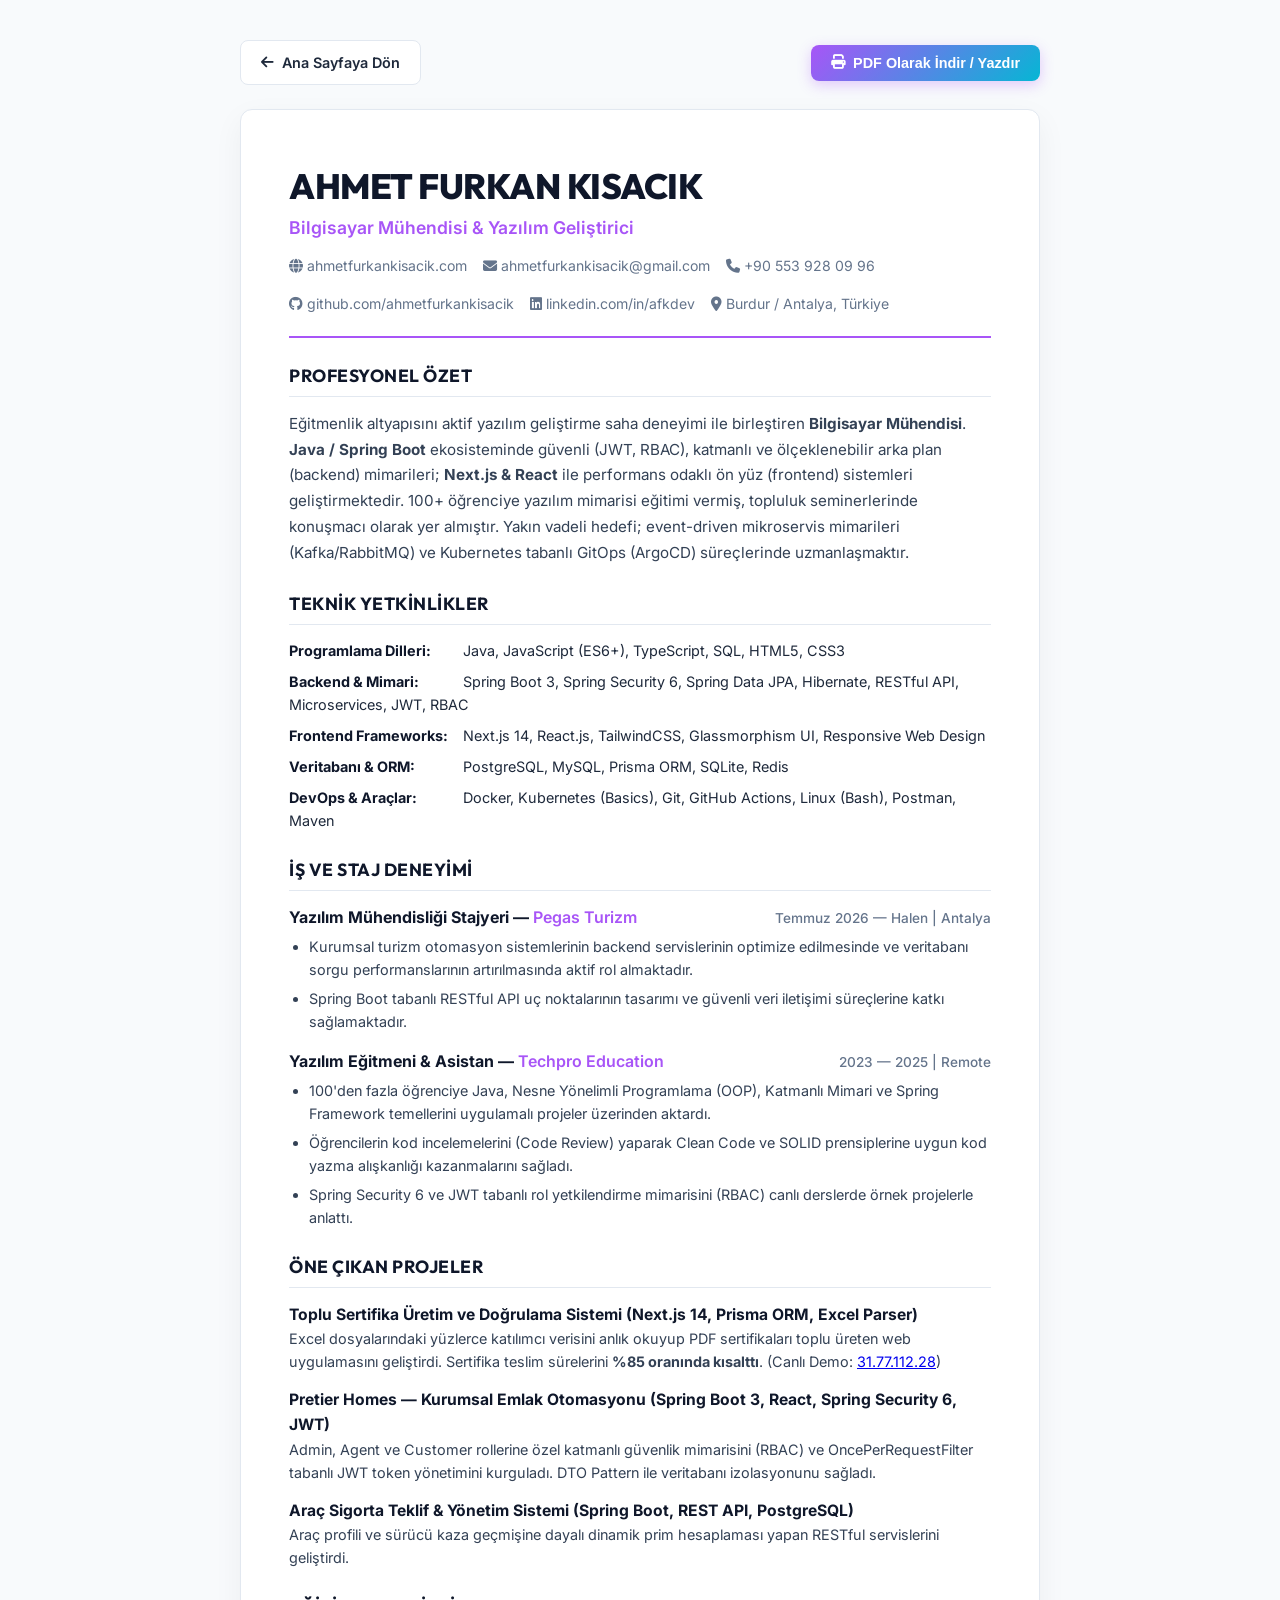
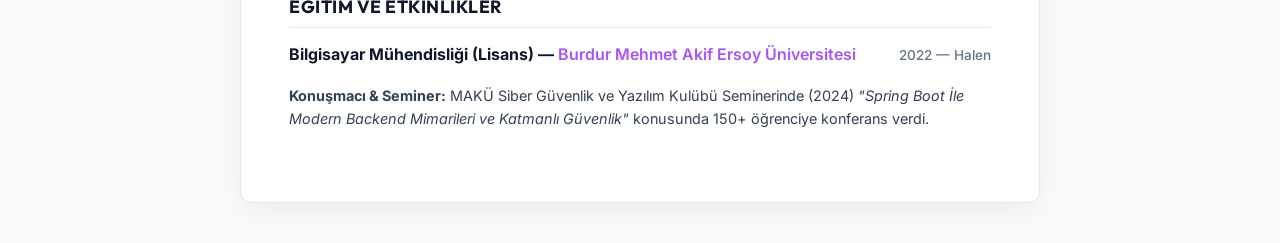
==== cv.html @ d29ea1ac "feat: add ATS 90+ score printable CV page and CV button on hero section" ====
<!DOCTYPE html>
<html lang="tr">
<head>
    <meta charset="UTF-8">
    <meta name="viewport" content="width=device-width, initial-scale=1.0">
    <title>Ahmet Furkan Kısacık — CV / Özgeçmiş (Software Engineer)</title>
    <meta name="description" content="Ahmet Furkan Kısacık - Bilgisayar Mühendisi & Yazılım Geliştirici Özgeçmiş (CV)">
    <meta name="robots" content="index, follow">
    <!-- Google Fonts -->
    <link href="https://fonts.googleapis.com/css2?family=Inter:wght@300;400;500;600;700;800&family=Outfit:wght@600;700;800&display=swap" rel="stylesheet">
    <!-- FontAwesome -->
    <link rel="stylesheet" href="https://cdnjs.cloudflare.com/ajax/libs/font-awesome/6.4.0/css/all.min.css">
    
    <style>
        :root {
            --primary: #07050f;
            --accent: #a855f7;
            --accent-cyan: #06b6d4;
            --text: #1e293b;
            --text-muted: #64748b;
            --bg-light: #f8fafc;
            --border: #e2e8f0;
        }

        * {
            box-sizing: border-box;
            margin: 0;
            padding: 0;
        }

        body {
            font-family: 'Inter', sans-serif;
            background-color: var(--bg-light);
            color: var(--text);
            line-height: 1.6;
            padding: 40px 20px;
        }

        .cv-actions {
            max-width: 800px;
            margin: 0 auto 24px auto;
            display: flex;
            justify-content: space-between;
            align-items: center;
        }

        .btn-action {
            display: inline-flex;
            align-items: center;
            gap: 8px;
            padding: 10px 20px;
            border-radius: 8px;
            font-weight: 600;
            font-size: 0.9rem;
            text-decoration: none;
            cursor: pointer;
            transition: all 0.2s ease;
            border: none;
        }

        .btn-back {
            background-color: #ffffff;
            color: var(--text);
            border: 1px solid var(--border);
        }

        .btn-back:hover {
            background-color: #f1f5f9;
        }

        .btn-print {
            background: linear-gradient(135deg, var(--accent) 0%, var(--accent-cyan) 100%);
            color: #ffffff;
            box-shadow: 0 4px 14px rgba(168, 85, 247, 0.3);
        }

        .btn-print:hover {
            transform: translateY(-2px);
            box-shadow: 0 6px 20px rgba(168, 85, 247, 0.4);
        }

        .cv-paper {
            max-width: 800px;
            margin: 0 auto;
            background: #ffffff;
            border-radius: 12px;
            padding: 48px;
            border: 1px solid var(--border);
            box-shadow: 0 10px 30px rgba(0, 0, 0, 0.05);
        }

        .cv-header {
            border-bottom: 2px solid var(--accent);
            padding-bottom: 20px;
            margin-bottom: 24px;
        }

        .cv-name {
            font-family: 'Outfit', sans-serif;
            font-size: 2.2rem;
            font-weight: 800;
            color: #0f172a;
            letter-spacing: -0.5px;
        }

        .cv-title {
            font-size: 1.1rem;
            font-weight: 600;
            color: var(--accent);
            margin-bottom: 12px;
        }

        .cv-contact-info {
            display: flex;
            flex-wrap: wrap;
            gap: 16px;
            font-size: 0.88rem;
            color: var(--text-muted);
        }

        .cv-contact-info a {
            color: var(--text-muted);
            text-decoration: none;
            display: inline-flex;
            align-items: center;
            gap: 6px;
        }

        .cv-contact-info a:hover {
            color: var(--accent);
        }

        .cv-section {
            margin-bottom: 24px;
        }

        .cv-section-title {
            font-family: 'Outfit', sans-serif;
            font-size: 1.1rem;
            font-weight: 700;
            color: #0f172a;
            text-transform: uppercase;
            letter-spacing: 0.5px;
            border-bottom: 1px solid var(--border);
            padding-bottom: 6px;
            margin-bottom: 14px;
        }

        .cv-summary {
            font-size: 0.95rem;
            color: #334155;
            line-height: 1.7;
        }

        .cv-skills-grid {
            display: flex;
            flex-direction: column;
            gap: 8px;
            font-size: 0.9rem;
        }

        .cv-skill-item strong {
            color: #0f172a;
            width: 170px;
            display: inline-block;
        }

        .cv-job {
            margin-bottom: 16px;
        }

        .cv-job-header {
            display: flex;
            justify-content: space-between;
            align-items: baseline;
            margin-bottom: 4px;
        }

        .cv-job-title {
            font-size: 1rem;
            font-weight: 700;
            color: #0f172a;
        }

        .cv-company {
            color: var(--accent);
            font-weight: 600;
        }

        .cv-date {
            font-size: 0.85rem;
            color: var(--text-muted);
            font-weight: 500;
        }

        .cv-job-list {
            padding-left: 20px;
            font-size: 0.9rem;
            color: #334155;
        }

        .cv-job-list li {
            margin-bottom: 6px;
        }

        .cv-project {
            margin-bottom: 14px;
        }

        .cv-project-title {
            font-size: 0.98rem;
            font-weight: 700;
            color: #0f172a;
        }

        .cv-project-desc {
            font-size: 0.9rem;
            color: #334155;
        }

        /* PRINT STYLES */
        @media print {
            body {
                background: #ffffff;
                padding: 0;
                color: #000000;
            }
            .cv-actions {
                display: none !important;
            }
            .cv-paper {
                box-shadow: none;
                border: none;
                padding: 0;
                max-width: 100%;
            }
            .cv-contact-info a {
                color: #000000;
            }
        }
    </style>
</head>
<body>

    <div class="cv-actions">
        <a href="index.html" class="btn-action btn-back"><i class="fa-solid fa-arrow-left"></i> Ana Sayfaya Dön</a>
        <button onclick="window.print()" class="btn-action btn-print"><i class="fa-solid fa-print"></i> PDF Olarak İndir / Yazdır</button>
    </div>

    <main class="cv-paper">
        <!-- Header -->
        <header class="cv-header">
            <h1 class="cv-name">AHMET FURKAN KISACIK</h1>
            <div class="cv-title">Bilgisayar Mühendisi &amp; Yazılım Geliştirici</div>
            <div class="cv-contact-info">
                <span><i class="fa-solid fa-globe"></i> <a href="https://ahmetfurkankisacik.com" target="_blank">ahmetfurkankisacik.com</a></span>
                <span><i class="fa-solid fa-envelope"></i> <a href="mailto:ahmetfurkankisacik@gmail.com">ahmetfurkankisacik@gmail.com</a></span>
                <span><i class="fa-solid fa-phone"></i> +90 553 928 09 96</span>
                <span><i class="fa-brands fa-github"></i> <a href="https://github.com/ahmetfurkankisacik" target="_blank">github.com/ahmetfurkankisacik</a></span>
                <span><i class="fa-brands fa-linkedin"></i> <a href="https://www.linkedin.com/in/afkdev" target="_blank">linkedin.com/in/afkdev</a></span>
                <span><i class="fa-solid fa-location-dot"></i> Burdur / Antalya, Türkiye</span>
            </div>
        </header>

        <!-- Summary -->
        <section class="cv-section">
            <h2 class="cv-section-title">Profesyonel Özet</h2>
            <p class="cv-summary">
                Eğitmenlik altyapısını aktif yazılım geliştirme saha deneyimi ile birleştiren <strong>Bilgisayar Mühendisi</strong>. 
                <strong>Java / Spring Boot</strong> ekosisteminde güvenli (JWT, RBAC), katmanlı ve ölçeklenebilir arka plan (backend) mimarileri; 
                <strong>Next.js &amp; React</strong> ile performans odaklı ön yüz (frontend) sistemleri geliştirmektedir. 
                100+ öğrenciye yazılım mimarisi eğitimi vermiş, topluluk seminerlerinde konuşmacı olarak yer almıştır. 
                Yakın vadeli hedefi; event-driven mikroservis mimarileri (Kafka/RabbitMQ) ve Kubernetes tabanlı GitOps (ArgoCD) süreçlerinde uzmanlaşmaktır.
            </p>
        </section>

        <!-- Technical Skills -->
        <section class="cv-section">
            <h2 class="cv-section-title">Teknik Yetkinlikler</h2>
            <div class="cv-skills-grid">
                <div class="cv-skill-item"><strong>Programlama Dilleri:</strong> Java, JavaScript (ES6+), TypeScript, SQL, HTML5, CSS3</div>
                <div class="cv-skill-item"><strong>Backend &amp; Mimari:</strong> Spring Boot 3, Spring Security 6, Spring Data JPA, Hibernate, RESTful API, Microservices, JWT, RBAC</div>
                <div class="cv-skill-item"><strong>Frontend Frameworks:</strong> Next.js 14, React.js, TailwindCSS, Glassmorphism UI, Responsive Web Design</div>
                <div class="cv-skill-item"><strong>Veritabanı &amp; ORM:</strong> PostgreSQL, MySQL, Prisma ORM, SQLite, Redis</div>
                <div class="cv-skill-item"><strong>DevOps &amp; Araçlar:</strong> Docker, Kubernetes (Basics), Git, GitHub Actions, Linux (Bash), Postman, Maven</div>
            </div>
        </section>

        <!-- Experience -->
        <section class="cv-section">
            <h2 class="cv-section-title">İş ve Staj Deneyimi</h2>
            
            <div class="cv-job">
                <div class="cv-job-header">
                    <div class="cv-job-title">Yazılım Mühendisliği Stajyeri — <span class="cv-company">Pegas Turizm</span></div>
                    <div class="cv-date">Temmuz 2026 — Halen | Antalya</div>
                </div>
                <ul class="cv-job-list">
                    <li>Kurumsal turizm otomasyon sistemlerinin backend servislerinin optimize edilmesinde ve veritabanı sorgu performanslarının artırılmasında aktif rol almaktadır.</li>
                    <li>Spring Boot tabanlı RESTful API uç noktalarının tasarımı ve güvenli veri iletişimi süreçlerine katkı sağlamaktadır.</li>
                </ul>
            </div>

            <div class="cv-job">
                <div class="cv-job-header">
                    <div class="cv-job-title">Yazılım Eğitmeni &amp; Asistan — <span class="cv-company">Techpro Education</span></div>
                    <div class="cv-date">2023 — 2025 | Remote</div>
                </div>
                <ul class="cv-job-list">
                    <li>100'den fazla öğrenciye Java, Nesne Yönelimli Programlama (OOP), Katmanlı Mimari ve Spring Framework temellerini uygulamalı projeler üzerinden aktardı.</li>
                    <li>Öğrencilerin kod incelemelerini (Code Review) yaparak Clean Code ve SOLID prensiplerine uygun kod yazma alışkanlığı kazanmalarını sağladı.</li>
                    <li>Spring Security 6 ve JWT tabanlı rol yetkilendirme mimarisini (RBAC) canlı derslerde örnek projelerle anlattı.</li>
                </ul>
            </div>
        </section>

        <!-- Key Projects -->
        <section class="cv-section">
            <h2 class="cv-section-title">Öne Çıkan Projeler</h2>
            
            <div class="cv-project">
                <div class="cv-project-title">Toplu Sertifika Üretim ve Doğrulama Sistemi (Next.js 14, Prisma ORM, Excel Parser)</div>
                <div class="cv-project-desc">Excel dosyalarındaki yüzlerce katılımcı verisini anlık okuyup PDF sertifikaları toplu üreten web uygulamasını geliştirdi. Sertifika teslim sürelerini <strong>%85 oranında kısalttı</strong>. (Canlı Demo: <a href="http://31.77.112.28/" target="_blank">31.77.112.28</a>)</div>
            </div>

            <div class="cv-project">
                <div class="cv-project-title">Pretier Homes — Kurumsal Emlak Otomasyonu (Spring Boot 3, React, Spring Security 6, JWT)</div>
                <div class="cv-project-desc">Admin, Agent ve Customer rollerine özel katmanlı güvenlik mimarisini (RBAC) ve OncePerRequestFilter tabanlı JWT token yönetimini kurguladı. DTO Pattern ile veritabanı izolasyonunu sağladı.</div>
            </div>

            <div class="cv-project">
                <div class="cv-project-title">Araç Sigorta Teklif &amp; Yönetim Sistemi (Spring Boot, REST API, PostgreSQL)</div>
                <div class="cv-project-desc">Araç profili ve sürücü kaza geçmişine dayalı dinamik prim hesaplaması yapan RESTful servislerini geliştirdi.</div>
            </div>
        </section>

        <!-- Education & Activities -->
        <section class="cv-section">
            <h2 class="cv-section-title">Eğitim ve Etkinlikler</h2>
            <div class="cv-job">
                <div class="cv-job-header">
                    <div class="cv-job-title">Bilgisayar Mühendisliği (Lisans) — <span class="cv-company">Burdur Mehmet Akif Ersoy Üniversitesi</span></div>
                    <div class="cv-date">2022 — Halen</div>
                </div>
            </div>
            <div class="cv-project-desc" style="margin-top: 8px;">
                <strong>Konuşmacı &amp; Seminer:</strong> MAKÜ Siber Güvenlik ve Yazılım Kulübü Seminerinde (2024) <em>"Spring Boot İle Modern Backend Mimarileri ve Katmanlı Güvenlik"</em> konusunda 150+ öğrenciye konferans verdi.
            </div>
        </section>
    </main>

</body>
</html>
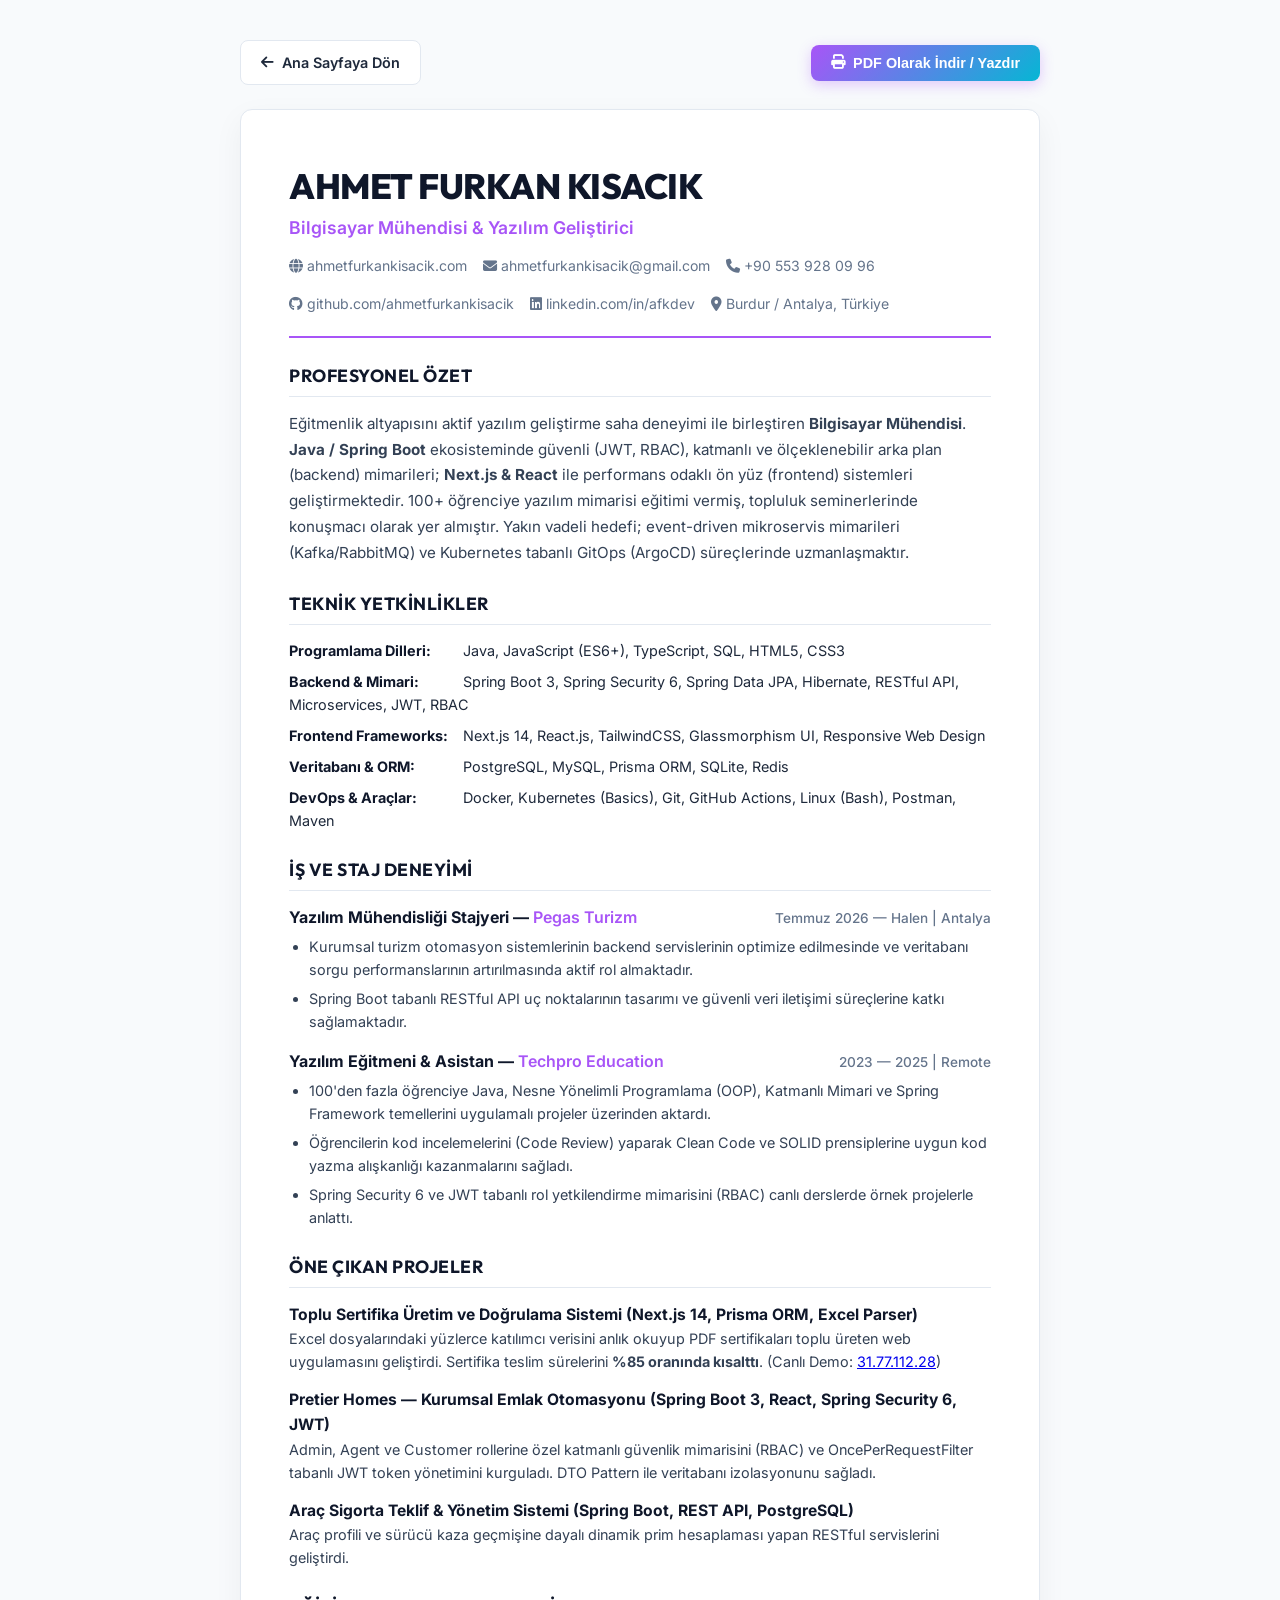
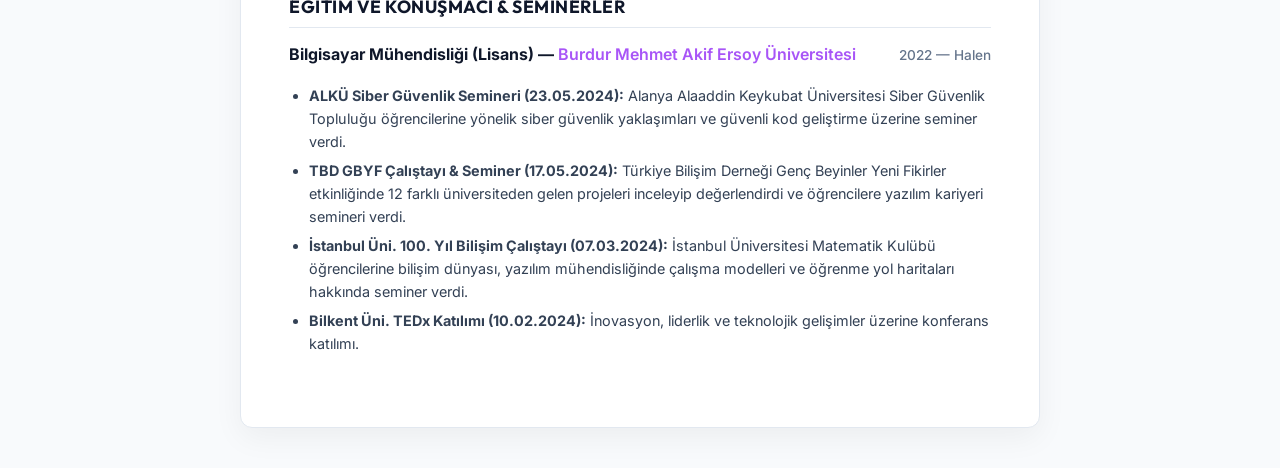
==== commit 3920192b: "fix: update ALKÜ seminar details in CV" ====
--- a/cv.html
+++ b/cv.html
@@ -336,16 +336,19 @@
 
         <!-- Education & Activities -->
         <section class="cv-section">
-            <h2 class="cv-section-title">Eğitim ve Etkinlikler</h2>
+            <h2 class="cv-section-title">Eğitim ve Konuşmacı &amp; Seminerler</h2>
             <div class="cv-job">
                 <div class="cv-job-header">
                     <div class="cv-job-title">Bilgisayar Mühendisliği (Lisans) — <span class="cv-company">Burdur Mehmet Akif Ersoy Üniversitesi</span></div>
                     <div class="cv-date">2022 — Halen</div>
                 </div>
             </div>
-            <div class="cv-project-desc" style="margin-top: 8px;">
-                <strong>Konuşmacı &amp; Seminer:</strong> MAKÜ Siber Güvenlik ve Yazılım Kulübü Seminerinde (2024) <em>"Spring Boot İle Modern Backend Mimarileri ve Katmanlı Güvenlik"</em> konusunda 150+ öğrenciye konferans verdi.
-            </div>
+            <ul class="cv-job-list" style="margin-top: 8px;">
+                <li><strong>ALKÜ Siber Güvenlik Semineri (23.05.2024):</strong> Alanya Alaaddin Keykubat Üniversitesi Siber Güvenlik Topluluğu öğrencilerine yönelik siber güvenlik yaklaşımları ve güvenli kod geliştirme üzerine seminer verdi.</li>
+                <li><strong>TBD GBYF Çalıştayı &amp; Seminer (17.05.2024):</strong> Türkiye Bilişim Derneği Genç Beyinler Yeni Fikirler etkinliğinde 12 farklı üniversiteden gelen projeleri inceleyip değerlendirdi ve öğrencilere yazılım kariyeri semineri verdi.</li>
+                <li><strong>İstanbul Üni. 100. Yıl Bilişim Çalıştayı (07.03.2024):</strong> İstanbul Üniversitesi Matematik Kulübü öğrencilerine bilişim dünyası, yazılım mühendisliğinde çalışma modelleri ve öğrenme yol haritaları hakkında seminer verdi.</li>
+                <li><strong>Bilkent Üni. TEDx Katılımı (10.02.2024):</strong> İnovasyon, liderlik ve teknolojik gelişimler üzerine konferans katılımı.</li>
+            </ul>
         </section>
     </main>
 
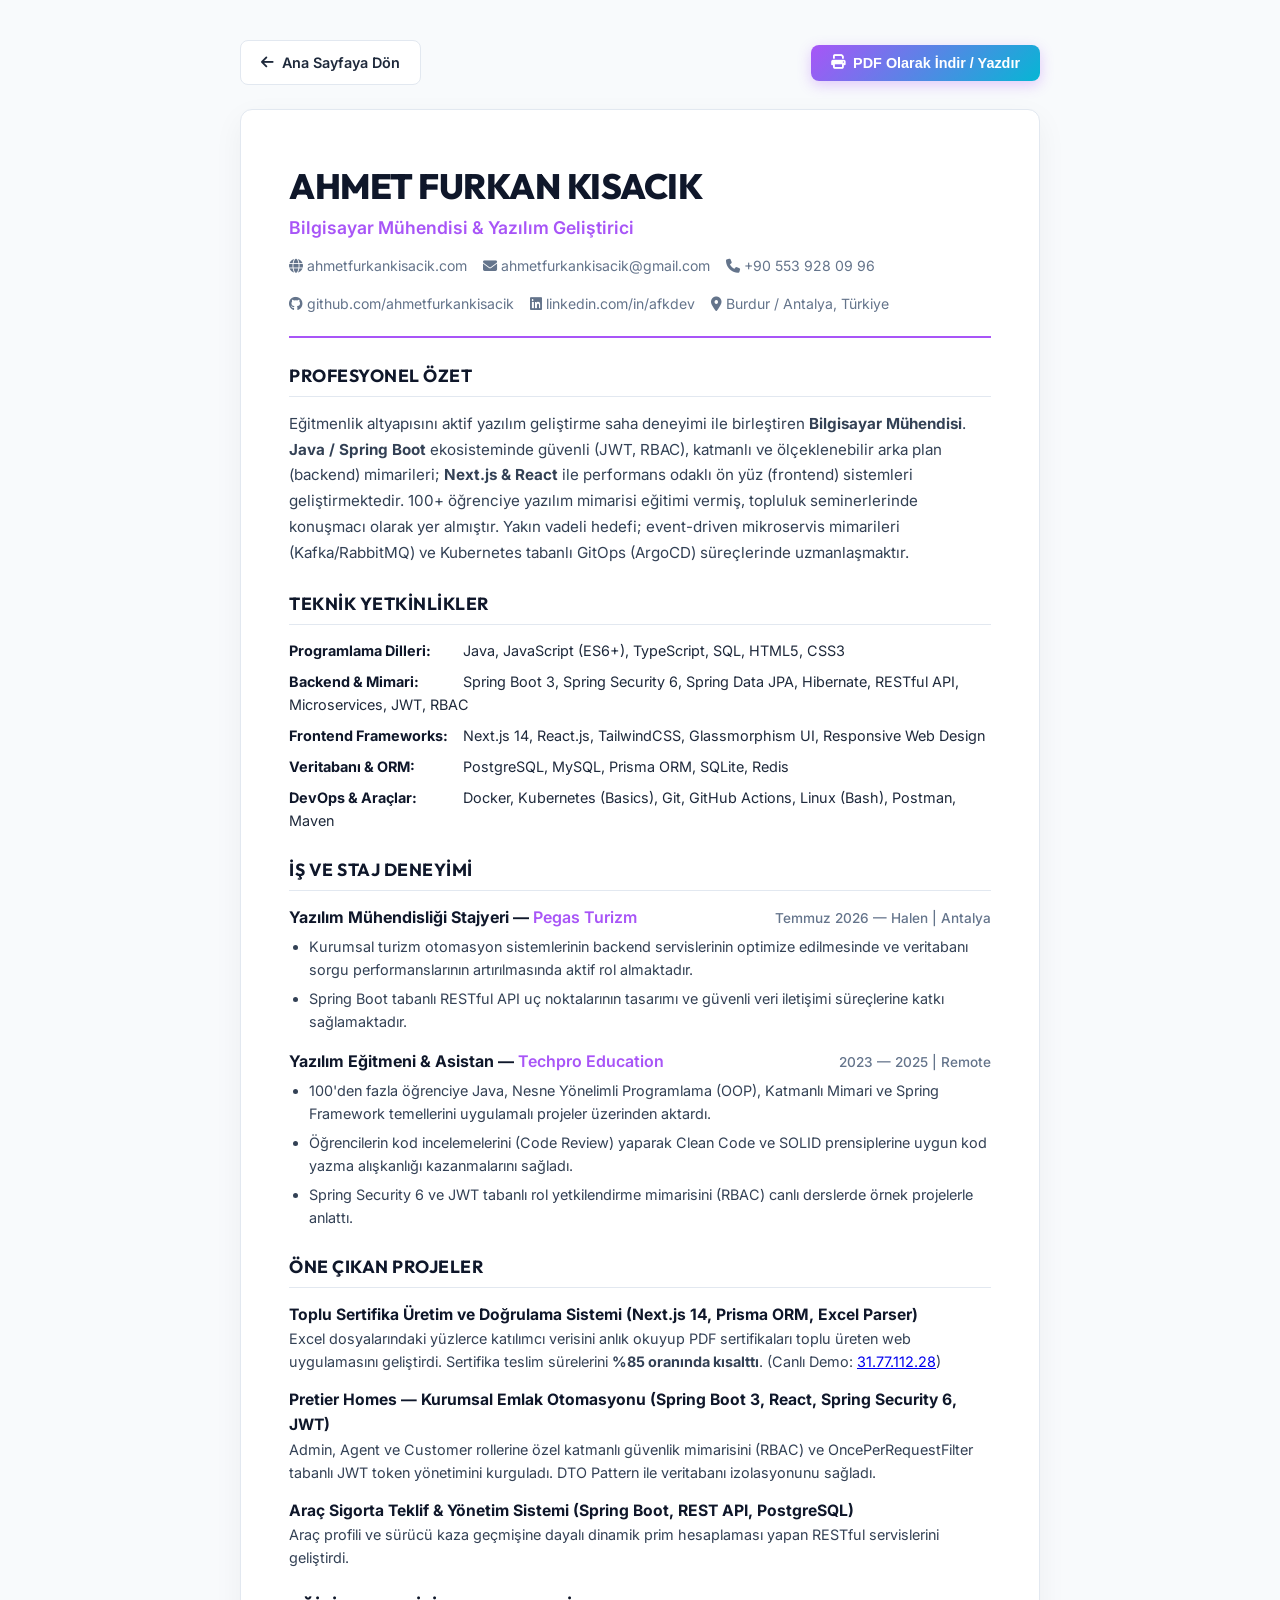
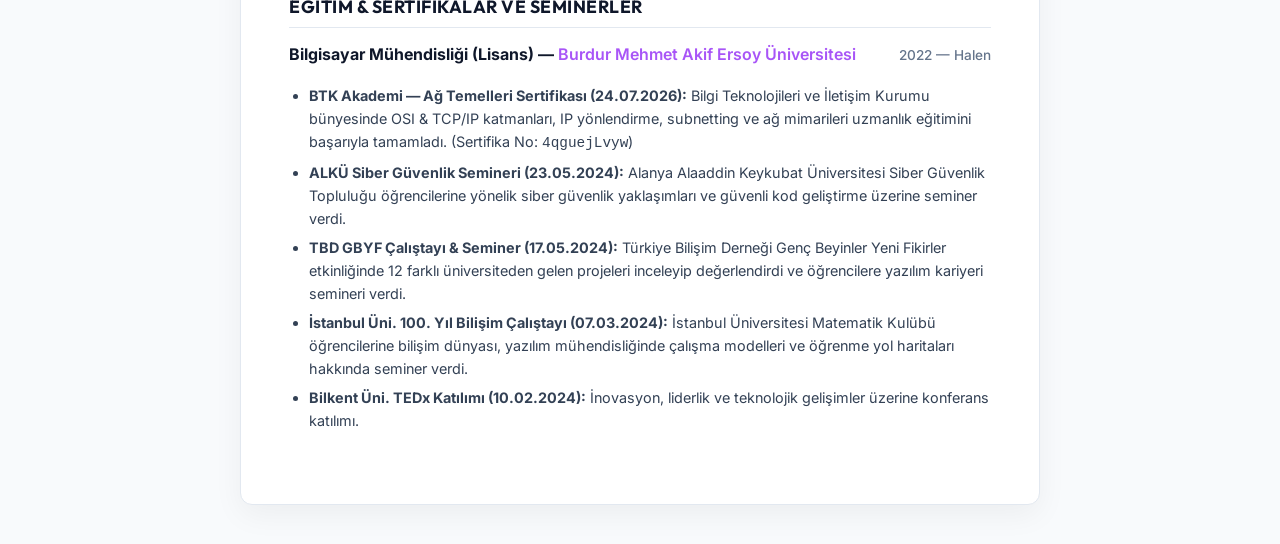
==== commit 1651e9d3: "feat(certifications): add BTK Akademi Network Fundamentals Certificate to website timeline and CV" ====
--- a/cv.html
+++ b/cv.html
@@ -334,9 +334,9 @@
             </div>
         </section>
 
-        <!-- Education & Activities -->
-        <section class="cv-section">
-            <h2 class="cv-section-title">Eğitim ve Konuşmacı &amp; Seminerler</h2>
+        <!-- Education & Certificates -->
+        <section class="cv-section">
+            <h2 class="cv-section-title">Eğitim &amp; Sertifikalar ve Seminerler</h2>
             <div class="cv-job">
                 <div class="cv-job-header">
                     <div class="cv-job-title">Bilgisayar Mühendisliği (Lisans) — <span class="cv-company">Burdur Mehmet Akif Ersoy Üniversitesi</span></div>
@@ -344,6 +344,7 @@
                 </div>
             </div>
             <ul class="cv-job-list" style="margin-top: 8px;">
+                <li><strong>BTK Akademi — Ağ Temelleri Sertifikası (24.07.2026):</strong> Bilgi Teknolojileri ve İletişim Kurumu bünyesinde OSI &amp; TCP/IP katmanları, IP yönlendirme, subnetting ve ağ mimarileri uzmanlık eğitimini başarıyla tamamladı. (Sertifika No: <code>4qguejLvyw</code>)</li>
                 <li><strong>ALKÜ Siber Güvenlik Semineri (23.05.2024):</strong> Alanya Alaaddin Keykubat Üniversitesi Siber Güvenlik Topluluğu öğrencilerine yönelik siber güvenlik yaklaşımları ve güvenli kod geliştirme üzerine seminer verdi.</li>
                 <li><strong>TBD GBYF Çalıştayı &amp; Seminer (17.05.2024):</strong> Türkiye Bilişim Derneği Genç Beyinler Yeni Fikirler etkinliğinde 12 farklı üniversiteden gelen projeleri inceleyip değerlendirdi ve öğrencilere yazılım kariyeri semineri verdi.</li>
                 <li><strong>İstanbul Üni. 100. Yıl Bilişim Çalıştayı (07.03.2024):</strong> İstanbul Üniversitesi Matematik Kulübü öğrencilerine bilişim dünyası, yazılım mühendisliğinde çalışma modelleri ve öğrenme yol haritaları hakkında seminer verdi.</li>
